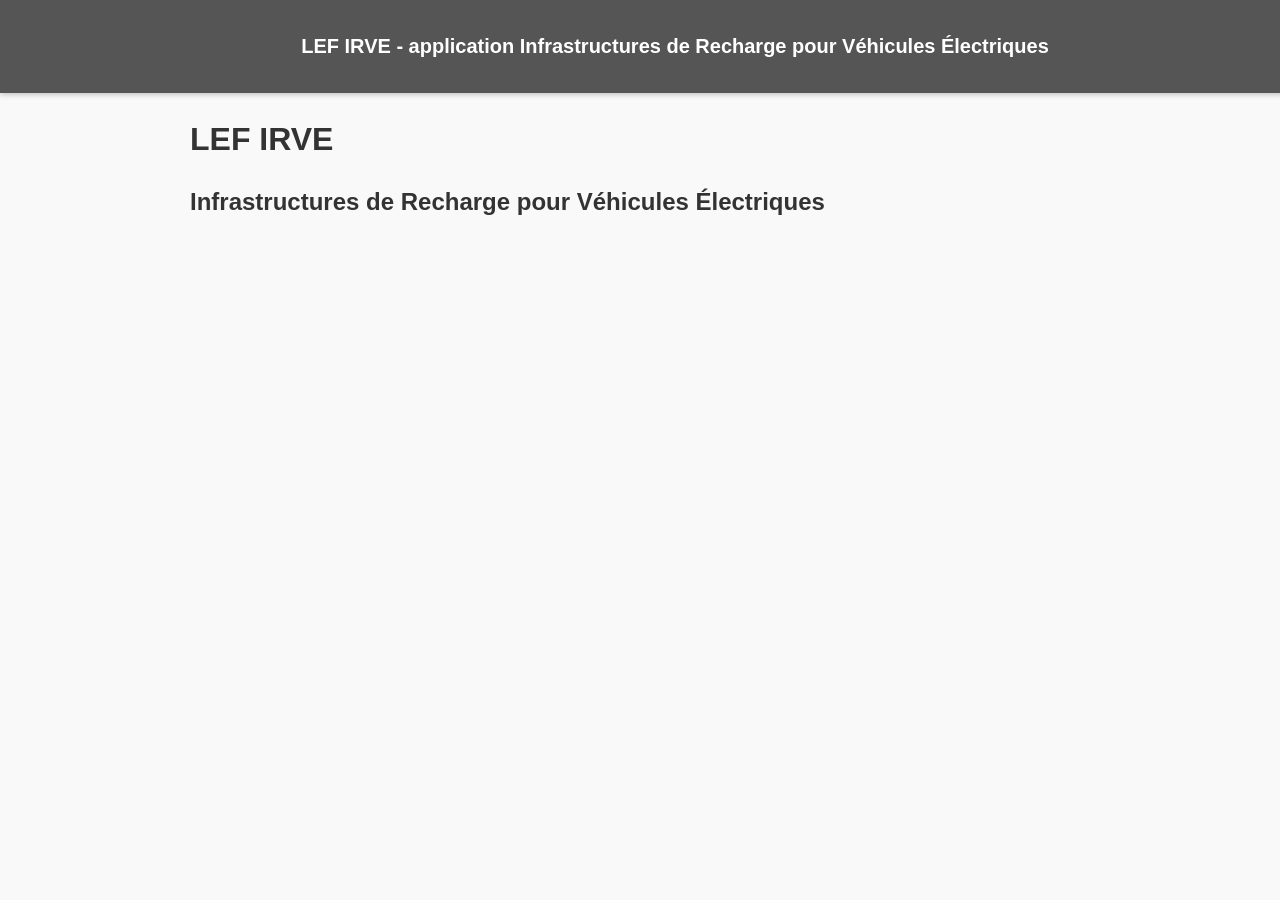
==== Accueil.html @ fec68a9b "Create Accueil.html" ====
<!DOCTYPE html>
<html lang="fr">
<head>
  <meta charset="UTF-8">
  <title>LEF IRVE - application Infrastructures de Recharge pour Véhicules Électriques</title>
  <style>
    body {
      margin: 0;
      font-family: Arial, sans-serif;
      background-color: #f9f9f9;
      color: #333;
    }

    .top-bar {
      background-color: #555;
      color: #fff;
      padding: 35px;
      text-align: center;
      font-size: 20px;
      font-weight: bold;
      position: fixed;
      top: 0;
      left: 0;
      width: 100%;
      box-shadow: 0 2px 5px rgba(0, 0, 0, 0.2);
      z-index: 1000;
    }

    .container {
      padding: 100px 20px 40px;
      max-width: 900px;
      margin: auto;
    }

    h1 {
      font-size: 32px;
      margin-bottom: 10px;
    }

    h2 {
      font-size: 24px;
      margin-top: 30px;
      margin-bottom: 10px;
    }

    p {
      font-size: 18px;
      line-height: 1.6;
    }
  </style>
</head>
<body>

  <div class="top-bar">
    LEF IRVE - application Infrastructures de Recharge pour Véhicules Électriques
  </div>

  <div class="container">
    <h1>LEF IRVE</h1>
    <h2>Infrastructures de Recharge pour Véhicules Électriques</h2>
    <p>

    </p>
    <p>
      
    </p>
  </div>

</body>
</html>
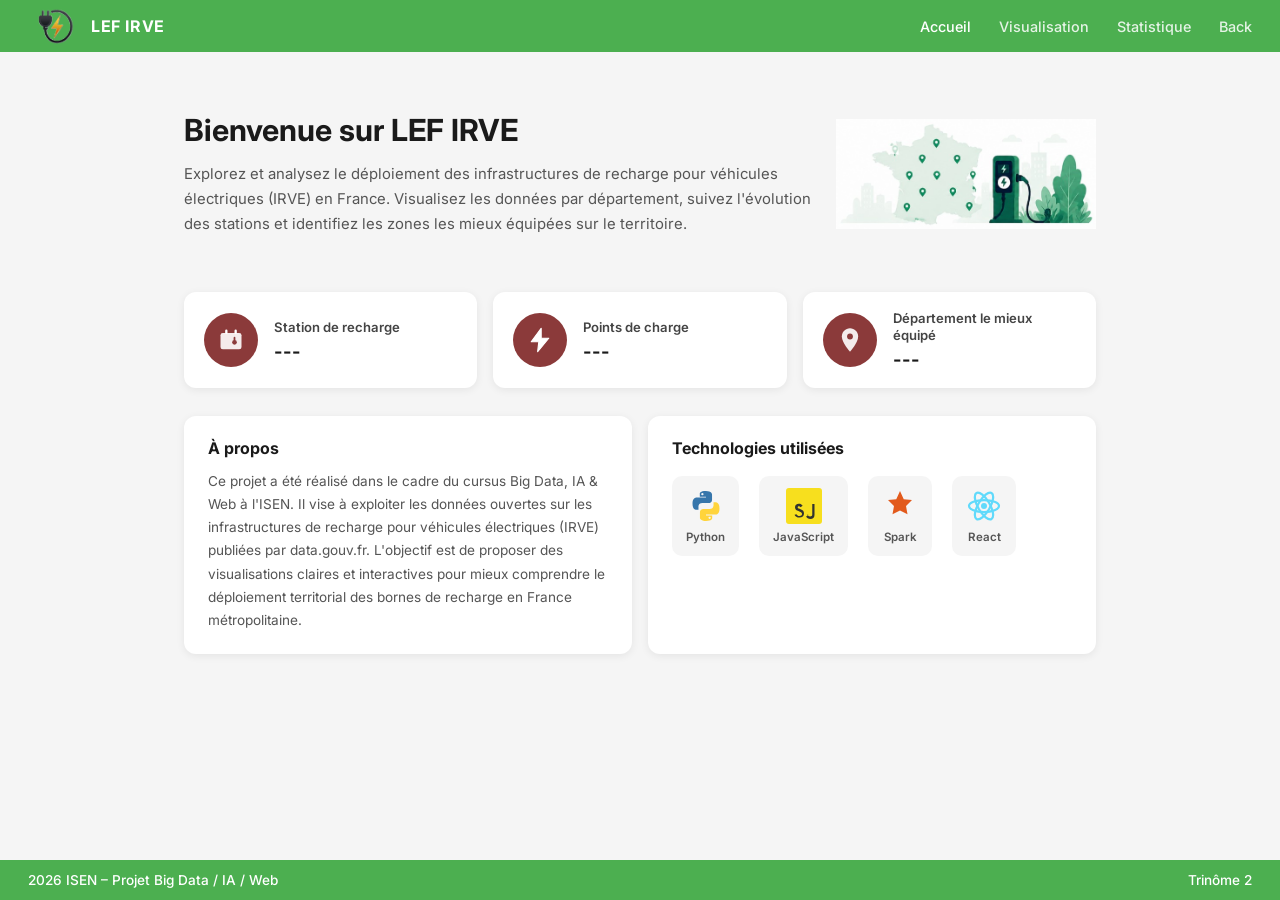
==== commit b74aaeaa: "k" ====
--- a/Accueil.html
+++ b/Accueil.html
@@ -1,71 +1,148 @@
 <!DOCTYPE html>
 <html lang="fr">
 <head>
-  <meta charset="UTF-8">
-  <title>LEF IRVE - application Infrastructures de Recharge pour Véhicules Électriques</title>
-  <style>
-    body {
-      margin: 0;
-      font-family: Arial, sans-serif;
-      background-color: #f9f9f9;
-      color: #333;
-    }
-
-    .top-bar {
-      background-color: #555;
-      color: #fff;
-      padding: 35px;
-      text-align: center;
-      font-size: 20px;
-      font-weight: bold;
-      position: fixed;
-      top: 0;
-      left: 0;
-      width: 100%;
-      box-shadow: 0 2px 5px rgba(0, 0, 0, 0.2);
-      z-index: 1000;
-    }
-
-    .container {
-      padding: 100px 20px 40px;
-      max-width: 900px;
-      margin: auto;
-    }
-
-    h1 {
-      font-size: 32px;
-      margin-bottom: 10px;
-    }
-
-    h2 {
-      font-size: 24px;
-      margin-top: 30px;
-      margin-bottom: 10px;
-    }
-
-    p {
-      font-size: 18px;
-      line-height: 1.6;
-    }
-  </style>
+  <meta charset="UTF-8" />
+  <meta name="viewport" content="width=device-width, initial-scale=1.0" />
+  <title>LEF IRVE – Bornes de recharge électrique</title>
+  <link rel="preconnect" href="https://fonts.googleapis.com" />
+  <link rel="preconnect" href="https://fonts.gstatic.com" crossorigin />
+  <link href="https://fonts.googleapis.com/css2?family=Inter:wght@400;500;600;700&display=swap" rel="stylesheet" />
+  <link rel="stylesheet" href="css/style.css" />
 </head>
 <body>
 
-  <div class="top-bar">
-    LEF IRVE - application Infrastructures de Recharge pour Véhicules Électriques
-  </div>
+  <!-- NAVBAR -->
+  <header class="navbar">
+    <div class="navbar__brand">
+      <div class="navbar__logo">
+        <img src="img/logo.png" alt="Logo LEF IRVE" class="navbar__logo-img" />
+      </div>
+      <span class="navbar__name">LEF IRVE</span>
+    </div>
+    <nav class="navbar__links">
+      <a href="#" class="navbar__link navbar__link--active">Accueil</a>
+      <a href="#" class="navbar__link">Visualisation</a>
+      <a href="#" class="navbar__link">Statistique</a>
+      <a href="#" class="navbar__link">Back</a>
+    </nav>
+  </header>
 
-  <div class="container">
-    <h1>LEF IRVE</h1>
-    <h2>Infrastructures de Recharge pour Véhicules Électriques</h2>
-    <p>
+  <!-- MAIN CONTENT -->
+  <main class="main">
 
-    </p>
-    <p>
-      
-    </p>
-  </div>
+    <!-- HERO SECTION -->
+    <section class="hero">
+      <div class="hero__text">
+        <h1 class="hero__title">Bienvenue sur LEF IRVE</h1>
+        <p class="hero__description">
+          Explorez et analysez le déploiement des infrastructures de recharge pour véhicules électriques (IRVE) en France. 
+          Visualisez les données par département, suivez l'évolution des stations et identifiez les zones les mieux équipées sur le territoire.
+        </p>
+      </div>
+      <div class="hero__illustration">
+        <img src="img/carte_accueil.jpg" alt="Illustration" class="hero__map" />
+      </div>
+    </section>
+
+    <!-- STATS CARDS -->
+    <section class="stats">
+      <div class="stat-card">
+        <div class="stat-card__icon">
+          <svg width="28" height="28" viewBox="0 0 24 24" fill="none">
+            <rect x="3" y="6" width="18" height="14" rx="2" fill="white" opacity="0.9"/>
+            <path d="M8 6V4M16 6V4" stroke="white" stroke-width="2" stroke-linecap="round"/>
+            <circle cx="15" cy="14" r="2" fill="#8B3A3A"/>
+            <path d="M15 12V10" stroke="#8B3A3A" stroke-width="1.5" stroke-linecap="round"/>
+          </svg>
+        </div>
+        <div class="stat-card__content">
+          <span class="stat-card__label">Station de recharge</span>
+          <span class="stat-card__value">---</span>
+        </div>
+      </div>
+
+      <div class="stat-card">
+        <div class="stat-card__icon">
+          <svg width="28" height="28" viewBox="0 0 24 24" fill="none">
+            <path d="M13 2L4.5 13.5H11L10 22L19.5 10.5H13L13 2Z" fill="white" stroke="white" stroke-width="1" stroke-linejoin="round"/>
+          </svg>
+        </div>
+        <div class="stat-card__content">
+          <span class="stat-card__label">Points de charge</span>
+          <span class="stat-card__value">---</span>
+        </div>
+      </div>
+
+      <div class="stat-card">
+        <div class="stat-card__icon">
+          <svg width="28" height="28" viewBox="0 0 24 24" fill="none">
+            <path d="M12 2C8.13 2 5 5.13 5 9c0 5.25 7 13 7 13s7-7.75 7-13c0-3.87-3.13-7-7-7z" fill="white" opacity="0.9"/>
+            <circle cx="12" cy="9" r="2.5" fill="#8B3A3A"/>
+          </svg>
+        </div>
+        <div class="stat-card__content">
+          <span class="stat-card__label">Département le mieux équipé</span>
+          <span class="stat-card__value">---</span>
+        </div>
+      </div>
+    </section>
+
+    <!-- BOTTOM SECTION -->
+    <section class="bottom">
+
+      <div class="about-card">
+        <h2 class="about-card__title">À propos</h2>
+        <p class="about-card__text">
+          Ce projet a été réalisé dans le cadre du cursus Big Data, IA & Web à l'ISEN. Il vise à exploiter les données 
+          ouvertes sur les infrastructures de recharge pour véhicules électriques (IRVE) publiées par data.gouv.fr. 
+          L'objectif est de proposer des visualisations claires et interactives pour mieux comprendre le déploiement 
+          territorial des bornes de recharge en France métropolitaine.
+        </p>
+      </div>
+
+      <div class="tech-card">
+        <h2 class="tech-card__title">Technologies utilisées</h2>
+        <div class="tech-card__logos">
+          <div class="tech-logo" title="Python">
+            <svg viewBox="0 0 24 24" fill="none" xmlns="http://www.w3.org/2000/svg" width="36" height="36">
+              <path d="M11.94 2C7.6 2 7.87 3.84 7.87 3.84L7.88 5.75H12V6.31H5.8C5.8 6.31 3 5.99 3 10.38s2.49 4.19 2.49 4.19h1.49v-2.01s-.08-2.49 2.45-2.49h4.23s2.37.04 2.37-2.29V4.56C16.03 4.56 16.37 2 11.94 2ZM9.59 3.37a.77.77 0 1 1 0 1.54.77.77 0 0 1 0-1.54Z" fill="#3776AB"/>
+              <path d="M12.06 22c4.34 0 4.07-1.84 4.07-1.84l-.01-1.91H12v-.56h6.2c0 0 2.8.32 2.8-4.07s-2.49-4.19-2.49-4.19h-1.49v2.01s.08 2.49-2.45 2.49H10.34s-2.37-.04-2.37 2.29v3.87C7.97 19.44 7.63 22 12.06 22Zm2.35-1.37a.77.77 0 1 1 0-1.54.77.77 0 0 1 0 1.54Z" fill="#FFD43B"/>
+            </svg>
+            <span>Python</span>
+          </div>
+          <div class="tech-logo" title="JavaScript">
+            <svg viewBox="0 0 24 24" fill="none" xmlns="http://www.w3.org/2000/svg" width="36" height="36">
+              <rect width="24" height="24" rx="2" fill="#F7DF1E"/>
+              <path d="M7 17.5c.4.7 1 1.2 2 1.2 1.1 0 1.7-.5 1.7-1.3 0-.9-.7-1.2-1.8-1.7l-.6-.3C6.8 15 6 14.2 6 12.8c0-1.3 1-2.3 2.6-2.3 1.1 0 1.9.4 2.5 1.4l-1.4.9c-.3-.5-.6-.7-1.1-.7-.5 0-.8.3-.8.7 0 .5.3.7 1.3 1.1l.6.3C11.3 14.7 12 15.5 12 17c0 1.6-1.2 2.7-3 2.7-1.7 0-2.8-.8-3.3-1.9L7 17.5Zm7.1.2c.4.8 1 1.3 2 1.3.8 0 1.4-.4 1.4-1.1V10.6H19v7.4c0 1.8-1.1 2.7-2.7 2.7-1.4 0-2.4-.7-2.9-1.7l1.7-1Z" fill="#323330"/>
+            </svg>
+            <span>JavaScript</span>
+          </div>
+          <div class="tech-logo" title="Apache Spark">
+            <svg viewBox="0 0 24 24" xmlns="http://www.w3.org/2000/svg" width="36" height="36">
+              <path d="M12 2l2.5 5.5L20 8l-4 4 1 5.5L12 15l-5 2.5L8 12 4 8l5.5-.5z" fill="#E25A1C"/>
+            </svg>
+            <span>Spark</span>
+          </div>
+          <div class="tech-logo" title="React">
+            <svg viewBox="0 0 24 24" fill="none" xmlns="http://www.w3.org/2000/svg" width="36" height="36">
+              <circle cx="12" cy="12" r="2" fill="#61DAFB"/>
+              <ellipse cx="12" cy="12" rx="10" ry="4" stroke="#61DAFB" stroke-width="1.5" fill="none"/>
+              <ellipse cx="12" cy="12" rx="10" ry="4" stroke="#61DAFB" stroke-width="1.5" fill="none" transform="rotate(60 12 12)"/>
+              <ellipse cx="12" cy="12" rx="10" ry="4" stroke="#61DAFB" stroke-width="1.5" fill="none" transform="rotate(120 12 12)"/>
+            </svg>
+            <span>React</span>
+          </div>
+        </div>
+      </div>
+
+    </section>
+  </main>
+
+  <!-- FOOTER -->
+  <footer class="footer">
+    <span class="footer__left">2026 ISEN – Projet Big Data / IA / Web</span>
+    <span class="footer__right">Trinôme 2</span>
+  </footer>
 
 </body>
 </html>
-
--- a/css/style.css
+++ b/css/style.css
@@ -0,0 +1,281 @@
+/* ===== RESET & BASE ===== */
+*, *::before, *::after {
+  box-sizing: border-box;
+  margin: 0;
+  padding: 0;
+}
+
+body {
+  font-family: 'Inter', system-ui, sans-serif;
+  background: #F5F5F5;
+  color: #333;
+  min-height: 100vh;
+  display: flex;
+  flex-direction: column;
+}
+
+/* ===== NAVBAR ===== */
+.navbar {
+  background: #4CAF50;
+  display: flex;
+  align-items: center;
+  justify-content: space-between;
+  padding: 0 28px;
+  height: 52px;
+  position: sticky;
+  top: 0;
+  z-index: 100;
+}
+
+.navbar__brand {
+  display: flex;
+  align-items: center;
+  gap: 10px;
+}
+
+.navbar__logo-img {
+  height: 36px;
+  width: auto;
+  display: block;
+}
+
+.navbar__name {
+  color: #fff;
+  font-weight: 700;
+  font-size: 1rem;
+  letter-spacing: 0.04em;
+}
+
+.navbar__links {
+  display: flex;
+  gap: 28px;
+}
+
+.navbar__link {
+  color: #fff;
+  text-decoration: none;
+  font-size: 0.9rem;
+  font-weight: 500;
+  opacity: 0.85;
+  transition: opacity 0.2s;
+}
+
+.navbar__link:hover,
+.navbar__link--active {
+  opacity: 1;
+}
+
+/* ===== MAIN ===== */
+.main {
+  flex: 1;
+  max-width: 960px;
+  width: 100%;
+  margin: 0 auto;
+  padding: 32px 24px 40px;
+  display: flex;
+  flex-direction: column;
+  gap: 28px;
+}
+
+/* ===== HERO ===== */
+.hero {
+  display: flex;
+  align-items: center;
+  gap: 24px;
+}
+
+.hero__text {
+  flex: 1;
+  min-width: 0;
+  order: -1;
+}
+
+.hero__title {
+  font-size: 1.9rem;
+  font-weight: 700;
+  color: #1a1a1a;
+  margin-bottom: 14px;
+  line-height: 1.2;
+}
+
+.hero__description {
+  font-size: 0.93rem;
+  color: #555;
+  line-height: 1.65;
+}
+
+.hero__illustration {
+  flex-shrink: 0;
+  width: 260px;
+  height: 180px;
+  display: flex;
+  align-items: center;
+  justify-content: center;
+}
+
+.hero__map {
+  width: 100%;
+  height: 100%;
+  object-fit: contain;
+  border-radius: 8px;
+}
+
+/* ===== STATS ===== */
+.stats {
+  display: grid;
+  grid-template-columns: repeat(3, 1fr);
+  gap: 16px;
+}
+
+.stat-card {
+  background: #fff;
+  border-radius: 12px;
+  padding: 18px 20px;
+  display: flex;
+  align-items: center;
+  gap: 16px;
+  box-shadow: 0 2px 8px rgba(0,0,0,0.07);
+  transition: transform 0.18s, box-shadow 0.18s;
+}
+
+.stat-card:hover {
+  transform: translateY(-2px);
+  box-shadow: 0 6px 18px rgba(0,0,0,0.11);
+}
+
+.stat-card__icon {
+  background: #8B3A3A;
+  border-radius: 50%;
+  width: 54px;
+  height: 54px;
+  flex-shrink: 0;
+  display: flex;
+  align-items: center;
+  justify-content: center;
+}
+
+.stat-card__content {
+  display: flex;
+  flex-direction: column;
+  gap: 4px;
+}
+
+.stat-card__label {
+  font-size: 0.82rem;
+  font-weight: 600;
+  color: #444;
+  line-height: 1.3;
+}
+
+.stat-card__value {
+  font-size: 1.15rem;
+  font-weight: 700;
+  color: #1a1a1a;
+}
+
+/* ===== BOTTOM SECTION ===== */
+.bottom {
+  display: grid;
+  grid-template-columns: 1fr 1fr;
+  gap: 16px;
+}
+
+/* About card */
+.about-card {
+  background: #fff;
+  border-radius: 12px;
+  padding: 22px 24px;
+  box-shadow: 0 2px 8px rgba(0,0,0,0.07);
+}
+
+.about-card__title {
+  font-size: 1rem;
+  font-weight: 700;
+  color: #1a1a1a;
+  margin-bottom: 12px;
+}
+
+.about-card__text {
+  font-size: 0.85rem;
+  color: #555;
+  line-height: 1.7;
+}
+
+/* Tech card */
+.tech-card {
+  background: #fff;
+  border-radius: 12px;
+  padding: 22px 24px;
+  box-shadow: 0 2px 8px rgba(0,0,0,0.07);
+}
+
+.tech-card__title {
+  font-size: 1rem;
+  font-weight: 700;
+  color: #1a1a1a;
+  margin-bottom: 18px;
+}
+
+.tech-card__logos {
+  display: flex;
+  gap: 20px;
+  align-items: center;
+  flex-wrap: wrap;
+}
+
+.tech-logo {
+  display: flex;
+  flex-direction: column;
+  align-items: center;
+  gap: 6px;
+  background: #F5F5F5;
+  border-radius: 10px;
+  padding: 12px 14px;
+  transition: background 0.18s;
+}
+
+.tech-logo:hover {
+  background: #E8F5E9;
+}
+
+.tech-logo span {
+  font-size: 0.72rem;
+  font-weight: 600;
+  color: #555;
+}
+
+/* ===== FOOTER ===== */
+.footer {
+  background: #4CAF50;
+  color: #fff;
+  padding: 12px 28px;
+  display: flex;
+  justify-content: space-between;
+  align-items: center;
+  font-size: 0.85rem;
+  font-weight: 500;
+}
+
+/* ===== RESPONSIVE ===== */
+@media (max-width: 700px) {
+  .hero {
+    flex-direction: column;
+  }
+
+  .hero__illustration {
+    width: 100%;
+    height: 160px;
+  }
+
+  .stats {
+    grid-template-columns: 1fr;
+  }
+
+  .bottom {
+    grid-template-columns: 1fr;
+  }
+
+  .navbar__links {
+    gap: 14px;
+  }
+}
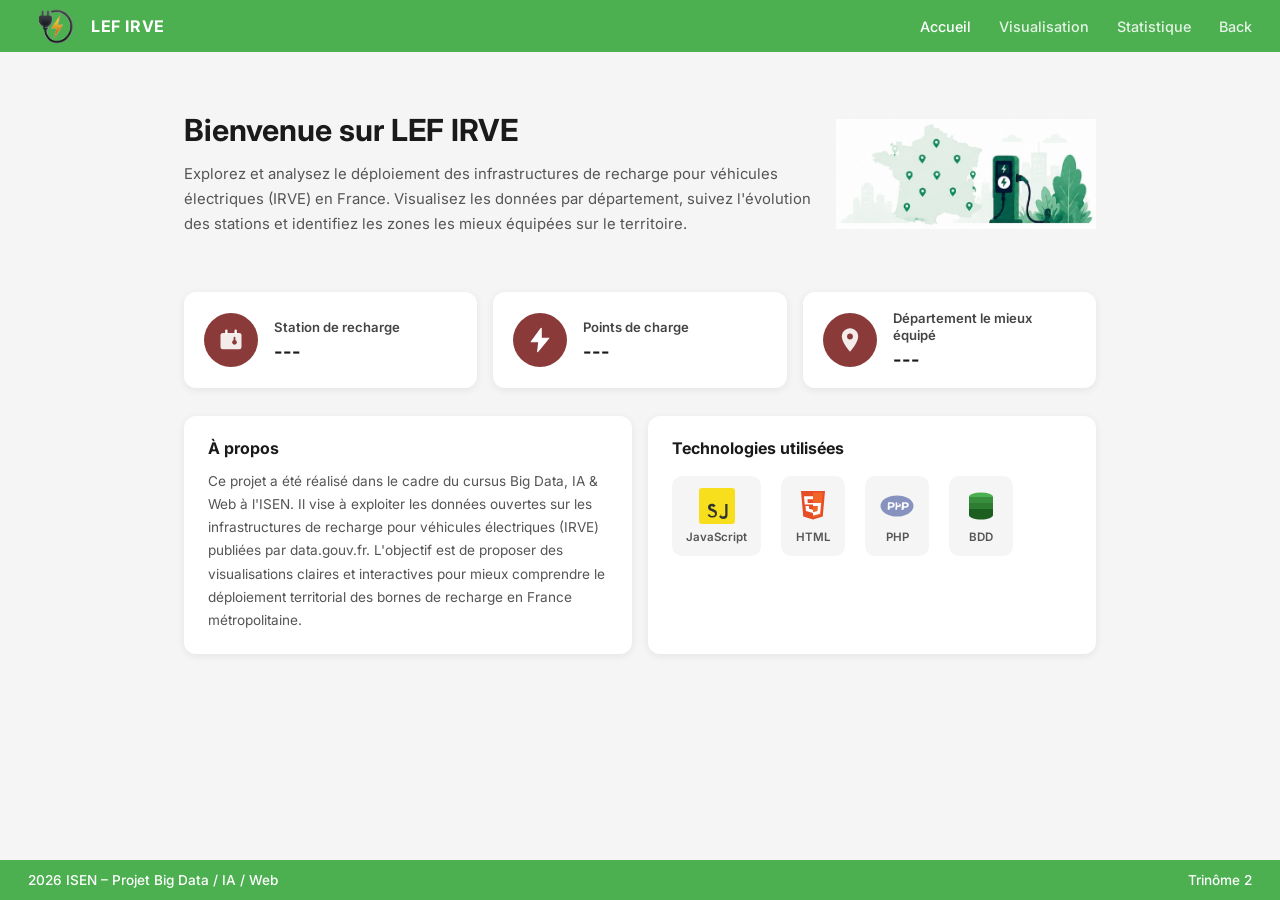
==== commit d3bfc0c9: "Update Accueil.html" ====
--- a/Accueil.html
+++ b/Accueil.html
@@ -100,16 +100,9 @@
         </p>
       </div>
 
-      <div class="tech-card">
+     <div class="tech-card">
         <h2 class="tech-card__title">Technologies utilisées</h2>
         <div class="tech-card__logos">
-          <div class="tech-logo" title="Python">
-            <svg viewBox="0 0 24 24" fill="none" xmlns="http://www.w3.org/2000/svg" width="36" height="36">
-              <path d="M11.94 2C7.6 2 7.87 3.84 7.87 3.84L7.88 5.75H12V6.31H5.8C5.8 6.31 3 5.99 3 10.38s2.49 4.19 2.49 4.19h1.49v-2.01s-.08-2.49 2.45-2.49h4.23s2.37.04 2.37-2.29V4.56C16.03 4.56 16.37 2 11.94 2ZM9.59 3.37a.77.77 0 1 1 0 1.54.77.77 0 0 1 0-1.54Z" fill="#3776AB"/>
-              <path d="M12.06 22c4.34 0 4.07-1.84 4.07-1.84l-.01-1.91H12v-.56h6.2c0 0 2.8.32 2.8-4.07s-2.49-4.19-2.49-4.19h-1.49v2.01s.08 2.49-2.45 2.49H10.34s-2.37-.04-2.37 2.29v3.87C7.97 19.44 7.63 22 12.06 22Zm2.35-1.37a.77.77 0 1 1 0-1.54.77.77 0 0 1 0 1.54Z" fill="#FFD43B"/>
-            </svg>
-            <span>Python</span>
-          </div>
           <div class="tech-logo" title="JavaScript">
             <svg viewBox="0 0 24 24" fill="none" xmlns="http://www.w3.org/2000/svg" width="36" height="36">
               <rect width="24" height="24" rx="2" fill="#F7DF1E"/>
@@ -117,20 +110,30 @@
             </svg>
             <span>JavaScript</span>
           </div>
-          <div class="tech-logo" title="Apache Spark">
-            <svg viewBox="0 0 24 24" xmlns="http://www.w3.org/2000/svg" width="36" height="36">
-              <path d="M12 2l2.5 5.5L20 8l-4 4 1 5.5L12 15l-5 2.5L8 12 4 8l5.5-.5z" fill="#E25A1C"/>
+          <div class="tech-logo" title="HTML">
+            <svg viewBox="0 0 24 24" fill="none" xmlns="http://www.w3.org/2000/svg" width="36" height="36">
+              <path d="M4 2l1.5 17L12 21l6.5-2L20 2H4z" fill="#E44D26"/>
+              <path d="M12 19.5l5.2-1.6 1.3-14.9H12v16.5z" fill="#F16529"/>
+              <path d="M12 10H8.5l-.2-2.5H12V5.5H6l.5 5.5H12V10zm0 4.5l-.05.01L9.4 13.8l-.15-1.8H7l.3 3.3 4.7 1.3.05-.01V14.5z" fill="#fff"/>
+              <path d="M12 10v2h3.3l-.3 3.3-3 .85V18.4l4.7-1.3.35-3.6.35-3.5H12z" fill="#fff"/>
             </svg>
-            <span>Spark</span>
+            <span>HTML</span>
           </div>
-          <div class="tech-logo" title="React">
+          <div class="tech-logo" title="PHP">
             <svg viewBox="0 0 24 24" fill="none" xmlns="http://www.w3.org/2000/svg" width="36" height="36">
-              <circle cx="12" cy="12" r="2" fill="#61DAFB"/>
-              <ellipse cx="12" cy="12" rx="10" ry="4" stroke="#61DAFB" stroke-width="1.5" fill="none"/>
-              <ellipse cx="12" cy="12" rx="10" ry="4" stroke="#61DAFB" stroke-width="1.5" fill="none" transform="rotate(60 12 12)"/>
-              <ellipse cx="12" cy="12" rx="10" ry="4" stroke="#61DAFB" stroke-width="1.5" fill="none" transform="rotate(120 12 12)"/>
+              <ellipse cx="12" cy="12" rx="11" ry="7" fill="#8892BF"/>
+              <path d="M6 9.5h2.5c1.2 0 2 .6 2 1.7 0 1.2-.8 1.9-2 1.9H7.2L7 14.5H5.8L6 9.5zm1.1 2.7h1.1c.6 0 1-.3 1-.9 0-.5-.4-.8-1-.8H7L6.9 12.2h.2zm4-.9V9.5H12v1H13.5c.7 0 1.1.4 1.1 1 0 .7-.5 1.1-1.3 1.1H12.2l-.2 1.9h-1.1l.4-4.7v.5zM12.1 11.7h1c.4 0 .6-.2.6-.5s-.2-.5-.6-.5h-.9l-.1 1zm3.3-2.2h2.5c1.2 0 2 .6 2 1.7 0 1.2-.8 1.9-2 1.9h-1.3l-.2 1.4H15l.4-5zm1.1 2.7h1.1c.6 0 1-.3 1-.9 0-.5-.4-.8-1-.8h-1l-.1 1.7z" fill="white"/>
             </svg>
-            <span>React</span>
+            <span>PHP</span>
+          </div>
+          <div class="tech-logo" title="Base de données">
+            <svg viewBox="0 0 24 24" fill="none" xmlns="http://www.w3.org/2000/svg" width="36" height="36">
+              <ellipse cx="12" cy="6" rx="8" ry="3" fill="#4CAF50"/>
+              <path d="M4 6v4c0 1.66 3.58 3 8 3s8-1.34 8-3V6" fill="#388E3C"/>
+              <path d="M4 10v4c0 1.66 3.58 3 8 3s8-1.34 8-3v-4" fill="#2E7D32"/>
+              <path d="M4 14v4c0 1.66 3.58 3 8 3s8-1.34 8-3v-4" fill="#1B5E20"/>
+            </svg>
+            <span>BDD</span>
           </div>
         </div>
       </div>
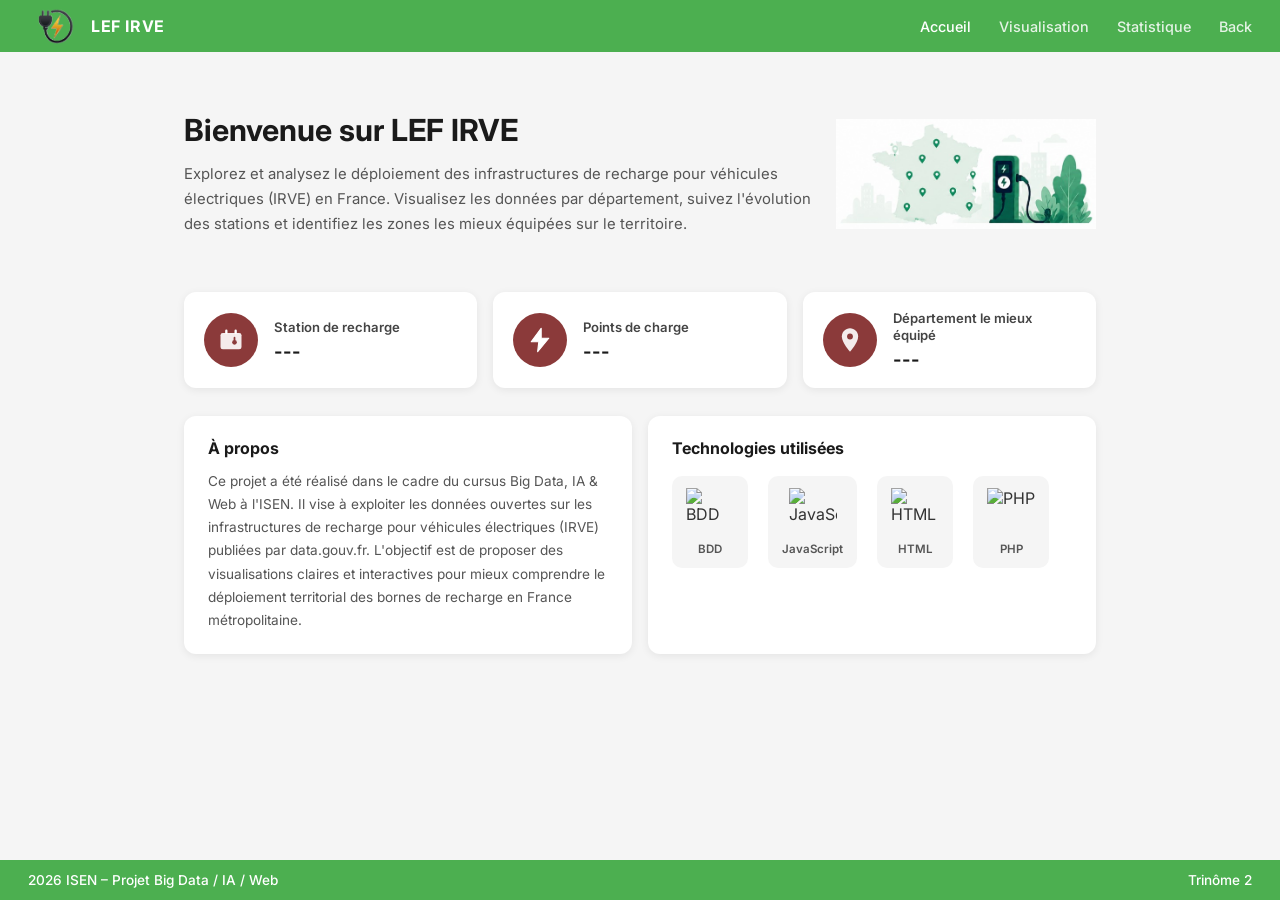
==== commit 6156ed32: "Update Accueil.html" ====
--- a/Accueil.html
+++ b/Accueil.html
@@ -99,44 +99,27 @@
           territorial des bornes de recharge en France métropolitaine.
         </p>
       </div>
-
-     <div class="tech-card">
-        <h2 class="tech-card__title">Technologies utilisées</h2>
-        <div class="tech-card__logos">
-          <div class="tech-logo" title="JavaScript">
-            <svg viewBox="0 0 24 24" fill="none" xmlns="http://www.w3.org/2000/svg" width="36" height="36">
-              <rect width="24" height="24" rx="2" fill="#F7DF1E"/>
-              <path d="M7 17.5c.4.7 1 1.2 2 1.2 1.1 0 1.7-.5 1.7-1.3 0-.9-.7-1.2-1.8-1.7l-.6-.3C6.8 15 6 14.2 6 12.8c0-1.3 1-2.3 2.6-2.3 1.1 0 1.9.4 2.5 1.4l-1.4.9c-.3-.5-.6-.7-1.1-.7-.5 0-.8.3-.8.7 0 .5.3.7 1.3 1.1l.6.3C11.3 14.7 12 15.5 12 17c0 1.6-1.2 2.7-3 2.7-1.7 0-2.8-.8-3.3-1.9L7 17.5Zm7.1.2c.4.8 1 1.3 2 1.3.8 0 1.4-.4 1.4-1.1V10.6H19v7.4c0 1.8-1.1 2.7-2.7 2.7-1.4 0-2.4-.7-2.9-1.7l1.7-1Z" fill="#323330"/>
-            </svg>
-            <span>JavaScript</span>
-          </div>
-          <div class="tech-logo" title="HTML">
-            <svg viewBox="0 0 24 24" fill="none" xmlns="http://www.w3.org/2000/svg" width="36" height="36">
-              <path d="M4 2l1.5 17L12 21l6.5-2L20 2H4z" fill="#E44D26"/>
-              <path d="M12 19.5l5.2-1.6 1.3-14.9H12v16.5z" fill="#F16529"/>
-              <path d="M12 10H8.5l-.2-2.5H12V5.5H6l.5 5.5H12V10zm0 4.5l-.05.01L9.4 13.8l-.15-1.8H7l.3 3.3 4.7 1.3.05-.01V14.5z" fill="#fff"/>
-              <path d="M12 10v2h3.3l-.3 3.3-3 .85V18.4l4.7-1.3.35-3.6.35-3.5H12z" fill="#fff"/>
-            </svg>
-            <span>HTML</span>
-          </div>
-          <div class="tech-logo" title="PHP">
-            <svg viewBox="0 0 24 24" fill="none" xmlns="http://www.w3.org/2000/svg" width="36" height="36">
-              <ellipse cx="12" cy="12" rx="11" ry="7" fill="#8892BF"/>
-              <path d="M6 9.5h2.5c1.2 0 2 .6 2 1.7 0 1.2-.8 1.9-2 1.9H7.2L7 14.5H5.8L6 9.5zm1.1 2.7h1.1c.6 0 1-.3 1-.9 0-.5-.4-.8-1-.8H7L6.9 12.2h.2zm4-.9V9.5H12v1H13.5c.7 0 1.1.4 1.1 1 0 .7-.5 1.1-1.3 1.1H12.2l-.2 1.9h-1.1l.4-4.7v.5zM12.1 11.7h1c.4 0 .6-.2.6-.5s-.2-.5-.6-.5h-.9l-.1 1zm3.3-2.2h2.5c1.2 0 2 .6 2 1.7 0 1.2-.8 1.9-2 1.9h-1.3l-.2 1.4H15l.4-5zm1.1 2.7h1.1c.6 0 1-.3 1-.9 0-.5-.4-.8-1-.8h-1l-.1 1.7z" fill="white"/>
-            </svg>
-            <span>PHP</span>
-          </div>
-          <div class="tech-logo" title="Base de données">
-            <svg viewBox="0 0 24 24" fill="none" xmlns="http://www.w3.org/2000/svg" width="36" height="36">
-              <ellipse cx="12" cy="6" rx="8" ry="3" fill="#4CAF50"/>
-              <path d="M4 6v4c0 1.66 3.58 3 8 3s8-1.34 8-3V6" fill="#388E3C"/>
-              <path d="M4 10v4c0 1.66 3.58 3 8 3s8-1.34 8-3v-4" fill="#2E7D32"/>
-              <path d="M4 14v4c0 1.66 3.58 3 8 3s8-1.34 8-3v-4" fill="#1B5E20"/>
-            </svg>
-            <span>BDD</span>
-          </div>
-        </div>
-      </div>
+      <div class="tech-card">
+  <h2 class="tech-card__title">Technologies utilisées</h2>
+  <div class="tech-card__logos">
+    <div class="tech-logo">
+      <img src="https://cdn.jsdelivr.net/npm/simple-icons@v13/icons/amazondynamodb.svg" alt="BDD" width="48" height="48" />
+  <span>BDD</span>
+    </div>
+    <div class="tech-logo">
+      <img src="https://cdn.jsdelivr.net/npm/simple-icons@v13/icons/javascript.svg" alt="JavaScript" width="48" height="48" />
+      <span>JavaScript</span>
+    </div>
+    <div class="tech-logo">
+      <img src="https://cdn.jsdelivr.net/npm/simple-icons@v13/icons/html5.svg" alt="HTML" width="48" height="48" />
+      <span>HTML</span>
+    </div>
+    <div class="tech-logo">
+      <img src="https://cdn.jsdelivr.net/npm/simple-icons@v13/icons/php.svg" alt="PHP" width="48" height="48" />
+      <span>PHP</span>
+    </div>
+  </div>
+</div>
 
     </section>
   </main>
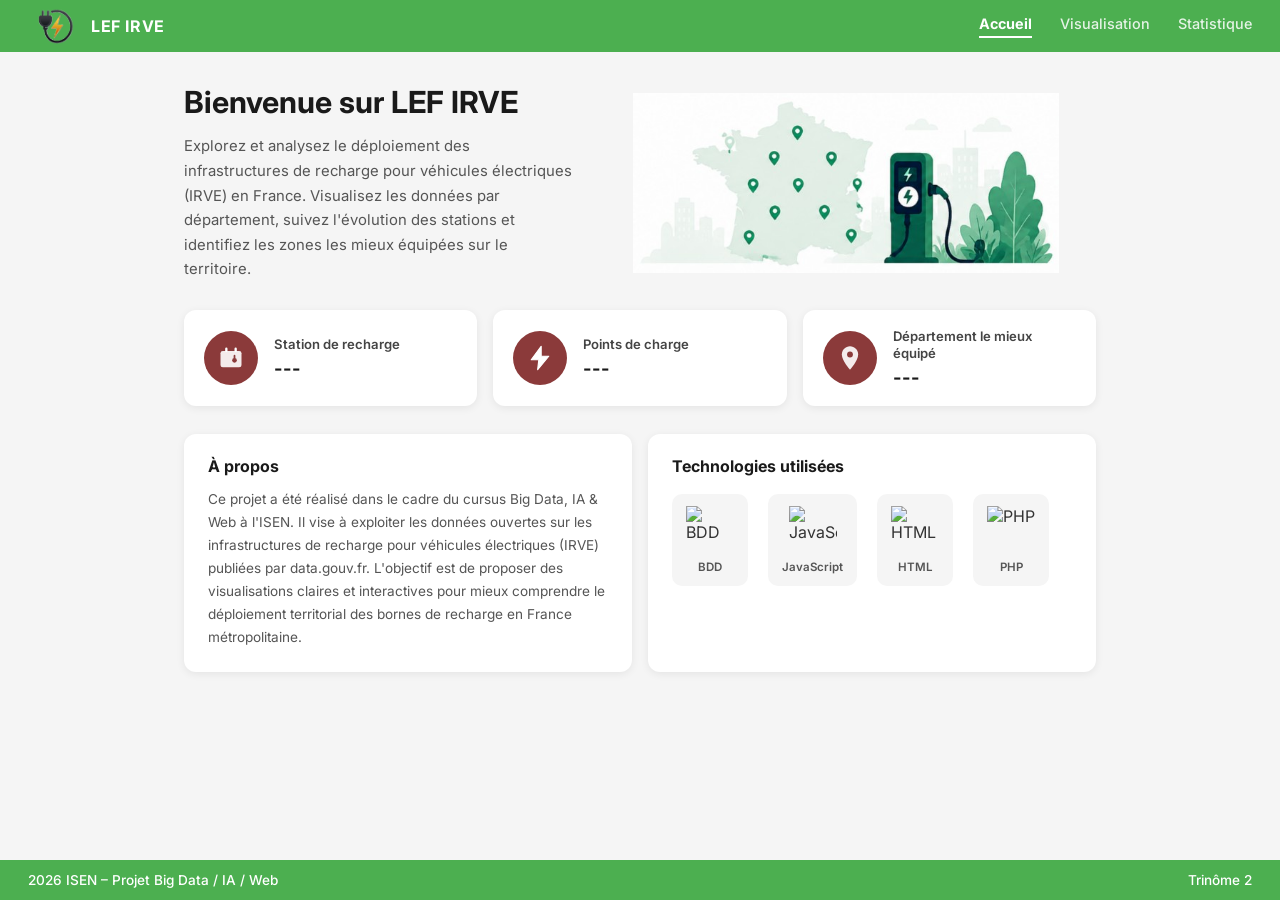
==== commit 50fd767e: "maj" ====
--- a/Accueil.html
+++ b/Accueil.html
@@ -21,9 +21,8 @@
     </div>
     <nav class="navbar__links">
       <a href="#" class="navbar__link navbar__link--active">Accueil</a>
-      <a href="#" class="navbar__link">Visualisation</a>
-      <a href="#" class="navbar__link">Statistique</a>
-      <a href="#" class="navbar__link">Back</a>
+      <a href="visualisation.html" class="navbar__link ">Visualisation</a>
+      <a href="statistique.html" class="navbar__link">Statistique</a>
     </nav>
   </header>
 
--- a/css/style.css
+++ b/css/style.css
@@ -57,12 +57,15 @@
   font-size: 0.9rem;
   font-weight: 500;
   opacity: 0.85;
-  transition: opacity 0.2s;
-}
-
-.navbar__link:hover,
+  transition: all 0.3s ease;
+  padding-bottom: 4px;
+  border-bottom: 2px solid transparent; /* Bordure invisible par défaut */
+}
+
 .navbar__link--active {
   opacity: 1;
+  border-bottom: 2px solid #fff; /* La ligne blanche s'affiche ici */
+  font-weight: 700;
 }
 
 /* ===== MAIN ===== */
@@ -106,7 +109,7 @@
 
 .hero__illustration {
   flex-shrink: 0;
-  width: 260px;
+  width: 500px;
   height: 180px;
   display: flex;
   align-items: center;
